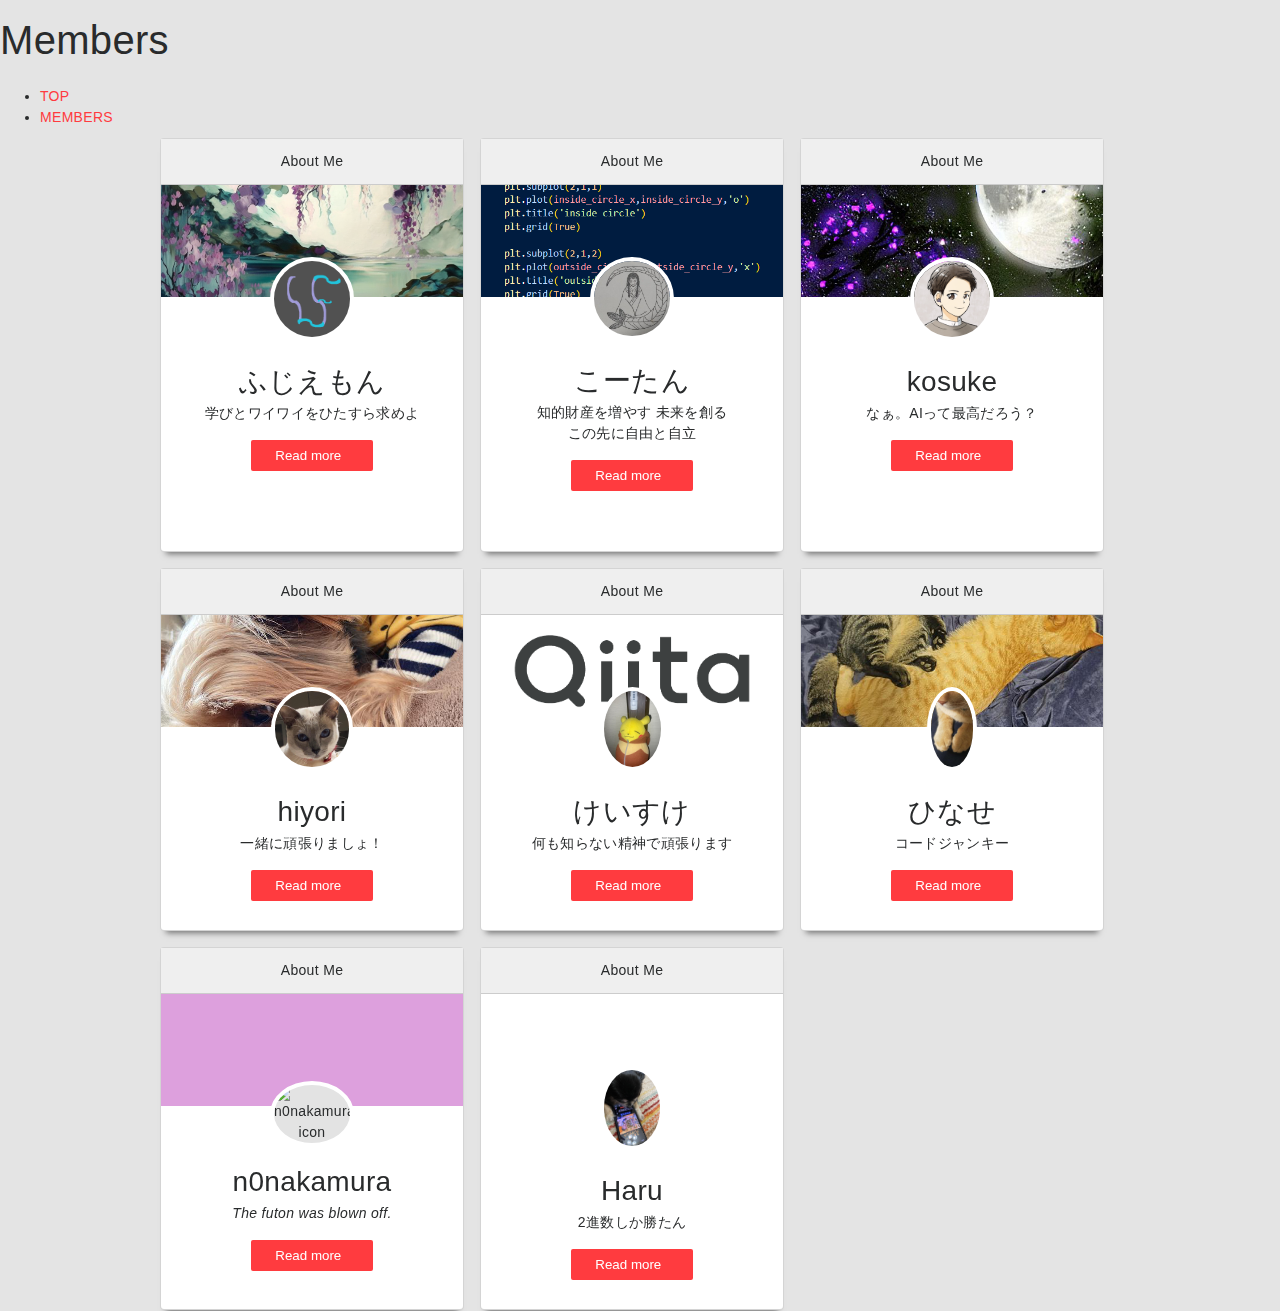
==== html/members.html @ 0be46cac "CreatePages" ====
<!doctype html>
<html lang="ja">

<head>
  <meta charset="UTF-8">
  <meta name="viewport" content="width=device-width, initial-scale=1.0">
  <link rel="shortcut icon" href="../images/favicon.ico">
  <title>Members</title>
  <link rel="stylesheet" media="all" href="../css/members.css">
  <link rel="stylesheet" href="https://use.fontawesome.com/releases/v6.3.0/css/all.css" />
  <script src="https://code.jquery.com/jquery-3.6.3.min.js"
    integrity="sha256-pvPw+upLPUjgMXY0G+8O0xUf+/Im1MZjXxxgOcBQBXU=" crossorigin="anonymous"></script>

  <script src="../js/script.js"></script>
</head>

<body>
  <h1>Members</h1>
  <p id="menuWrap"><a id="menu"><span id="menuBtn"></span></a></p>
  <div class="panel">
    <ul>
      <li><a href="../index.html#header">TOP</a></li>
      <li><a href="members.html">MEMBERS</a></li>
    </ul>
  </div>
  <div class="grid">
    <!--ここからコピペ開始-->
    <!--No.1ふじえもん-->
    <div class="rotate-container">
      <div class="card card-front">
        <div class="card-header">
          <p>About Me</p>
        </div>
        <div class="card-background" id="fujiemon"></div>
        <div class="card-block">
          <img class="avatar" src="../images/fujiemon.png" alt="icon" />
          <h3 class="card-title">ふじえもん</h3>
          <p>学びとワイワイをひたすら求めよ</p>
          <button class="btn btn-primary btn-rotate">Read more &nbsp;
            <i class="fa fa-long-arrow-right"></i>
          </button>
        </div>
      </div>
      <div class="card card-back">
        <div class="card-header">
          <p>More About Me</p>
        </div>
        <div class="card-block">
          <h4>興味あるキーワード</h4>
          <p>Agile,音声認識,骨伝導</p>
          <h4>連絡先</h4>
          <ul class="snsbtniti">
            <li>
              <a href="https://twitter.com/fujiengineer" class="flowbtn5 fl_tw1" target="blank"><i class="fa-brands fa-twitter"></i></a>
            </li>
            <li>
              <a href="https://fujiemon.dev/" class="flowbtn5" target="blank"><img src="../images/fujiemon.png" alt="Xのアイコンで，ふじえもんのXプロフィールへのリンクです．" class="icon"></a>
            </li>
          </ul>
          <button class="btn btn-primary btn-rotate">
            <i class="fa fa-long-arrow-left"></i>&nbsp;Back
          </button>
        </div>
      </div>
    </div>

    <!--No.2こーたん-->
    <div class="rotate-container">
      <div class="card card-front">

        <div class="card-header">
          <p>About Me</p>
        </div>
        <div class="card-background" id="kotan"> </div>
        <div class="card-block">
          <img class="avatar" src="../images/koki_icon.png" alt="icon" />
          <h3 class="card-title">こーたん</h3>
          <p>知的財産を増やす 未来を創る <br> この先に自由と自立</p>
          <button class="btn btn-primary btn-rotate">Read more &nbsp;
            <i class="fa fa-long-arrow-right"></i>
          </button>
        </div>
      </div>
      <!--↑表面↓裏面-->
      <div class="card card-back">
        <div class="card-header">
          <p>More About Me</p>
        </div>
        <div class="card-block">
          <h4>興味あるキーワード</h4>
          <p>Python,データサイエンス,EdTech,Agile</p>
          <h4>連絡先</h4>
          <ul class="snsbtniti">
            <li>
              <a href="https://twitter.com/kotan1442" class="flowbtn5 fl_tw1" target="blank"><i
                  class="fab fa-twitter"></i>
              </a>
            </li>
          </ul>
          <button class="btn btn-primary btn-rotate">
            <i class="fa fa-long-arrow-left"></i>&nbsp;Back
          </button>
        </div>
      </div>
    </div>


    <!--No.3funayama-->

    <div class="rotate-container">
      <div class="card card-front">
        <div class="card-header">
          <p>About Me</p>
        </div>
        <div class="card-background" id="funayama"></div>
        <div class="card-block">
          <img class="avatar" src="../images/kosuke.png" alt="icon" />
          <h3 class="card-title">kosuke</h3>
          <p>なぁ。AIって最高だろう？</p>
          <button class="btn btn-primary btn-rotate">Read more &nbsp;
            <i class="fa fa-long-arrow-right"></i>
          </button>
        </div>
      </div>
      <div class="card card-back">
        <div class="card-header">
          <p>More About Me</p>
        </div>
        <div class="card-block">
          <h4>興味あるキーワード</h4>
          <p>大規模自然言語処理</p>
          <h4>連絡先</h4>
          <ul class="snsbtniti">
            <li>
              <a href="https://twitter.com/funasax" class="flowbtn5 fl_tw1" target="blank"><i
                  class="fab fa-twitter"></i>
              </a>
            </li>
            <li>
              <a href="https://www.instagram.com/koooooship/" class="flowbtn5 insta_btn5" target="blank"><i
                  class="fab fa-instagram"></i>
              </a>
            </li>
            <li>
              <a href="https://www.facebook.com/" class="flowbtn5 fl_fb1"
                target="blank"><i class="fab fa-facebook-f"></i>
              </a>
            </li>
          </ul>
          <button class="btn btn-primary btn-rotate">
            <i class="fa fa-long-arrow-left"></i>&nbsp;Back
          </button>
        </div>
      </div>
    </div>

    <!--No.4 hiyori-->
    <div class="rotate-container">
      <div class="card card-front">
        <div class="card-header">
          <p>About Me</p>
        </div>
        <div class="card-background" id="hiyori"></div>
        <!--id入れる-->
        <div class="card-block">
          <img class="avatar" src="../images/yamadai.png" alt="icon" />
          <!--imageのパス-->
          <h3 class="card-title">hiyori</h3>
          <!--名前入れる-->
          <p>一緒に頑張りましょ！</p>
          <!--一言入れる-->
          <button class="btn btn-primary btn-rotate">Read more &nbsp;
            <i class="fa fa-long-arrow-right"></i>
          </button>
        </div>
      </div>
      <div class="card card-back">
        <div class="card-header">
          <p>More About Me</p>
        </div>
        <div class="card-block">
          <h4>興味あるキーワード</h4>
          <p>AI 音声認識</p>
          <!--興味あるキーワード入れる-->
          <h4>連絡先</h4>
          <ul class="snsbtniti">
            <!--↓リンク入れる-->
            <!-- <li>
              <a href="https://twitter.com/fujiengineer" class="flowbtn5 fl_tw1" target="blank"><i
                  class="fab fa-twitter"></i>
              </a>
            </li> -->
            <li>
              <a href="https://instagram.com/hiyori.1116.volleyball?igshid=YmMyMTA2M2Y=" class="flowbtn5 insta_btn5"
                target="blank"><i class="fab fa-instagram"></i>
              </a>
            </li>
            <!--<li>
              <a href="FacebookページのURL" class="flowbtn5 fl_fb1" target="blank"><i class="fab fa-facebook-f"></i>
              </a>
            </li> -->
          </ul>
          <button class="btn btn-primary btn-rotate">
            <i class="fa fa-long-arrow-left"></i>&nbsp;Back
          </button>
        </div>
      </div>
    </div>

    <!--No.5 keisuke-->
    <div class="rotate-container">
      <div class="card card-front">
        <div class="card-header">
          <p>About Me</p>
        </div>
        <div class="card-background" id="keisuke"></div>
        <!--id入れる-->
        <div class="card-block">
          <img class="avatar" src="../images/keisukei.png" alt="icon" />
          <!--imageのパス-->
          <h3 class="card-title">けいすけ</h3>
          <!--名前入れる-->
          <p>何も知らない精神で頑張ります</p>
          <!--一言入れる-->
          <button class="btn btn-primary btn-rotate">Read more &nbsp;
            <i class="fa fa-long-arrow-right"></i>
          </button>
        </div>
      </div>
      <div class="card card-back">
        <div class="card-header">
          <p>More About Me</p>
        </div>
        <div class="card-block">
          <h4>興味あるキーワード</h4>
          <p>Unity ChatGPT Barracuda Blender C#</p>
          <!--興味あるキーワード入れる-->
          <h4>連絡先</h4>
          <ul class="snsbtniti">
            <!--↓リンク入れる-->
            <li>
              <a href="https://twitter.com/keisuke0714xd" class="flowbtn5 fl_tw1" target="blank"><i
                  class="fab fa-twitter"></i>
              </a>
            </li>
            <li>
              <a href="https://www.instagram.com/keisuke0714xd/" class="flowbtn5 insta_btn5" target="blank"><i
                  class="fab fa-instagram"></i>
              </a>
            </li>
            <!--　<li>
              <a href="FacebookページのURL" class="flowbtn5 fl_fb1" target="blank"><i class="fab fa-facebook-f"></i>
              </a>
            </li>-->
          </ul>
          <button class="btn btn-primary btn-rotate">
            <i class="fa fa-long-arrow-left"></i>&nbsp;Back
          </button>
        </div>
      </div>
    </div>

    <!--No.6 hinase-->
    <div class="rotate-container">
      <div class="card card-front">
        <div class="card-header">
          <p>About Me</p>
        </div>
        <div class="card-background" id="hinase"></div>
        <!--id入れる-->
        <div class="card-block">
          <img class="avatar" src="../images/hinasei.png" alt="icon" />
          <!--imageのパス-->
          <h3 class="card-title">ひなせ</h3>
          <!--名前入れる-->
          <p>コードジャンキー</p>
          <!--一言入れる-->
          <button class="btn btn-primary btn-rotate">Read more &nbsp;
            <i class="fa fa-long-arrow-right"></i>
          </button>
        </div>
      </div>
      <div class="card card-back">
        <div class="card-header">
          <p>More About Me</p>
        </div>
        <div class="card-block">
          <h4>興味あるキーワード</h4>
          <p>AI Python</p>
          <!--興味あるキーワード入れる-->
          <h4>連絡先</h4>
          <ul class="snsbtniti">
            <!--↓リンク入れる-->
            <li>
              <a href="https://twitter.com/every_Kurohina" class="flowbtn5 fl_tw1" target="blank"><i
                  class="fab fa-twitter"></i>
              </a>
            </li>
          </ul>
          <button class="btn btn-primary btn-rotate">
            <i class="fa fa-long-arrow-left"></i>&nbsp;Back
          </button>
        </div>
      </div>
    </div>

    <!--No.7 n0nakamura-->
    <div class="rotate-container">
      <div class="card card-front">
        <div class="card-header">
          <p>About Me</p>
        </div>
        <div class="card-background" id="n0nakamura"></div>
        <div class="card-block">
          <img class="avatar" src="https://gist.githubusercontent.com/n0nakamura/83c6d1b7341027f414a44e7394f110eb/raw/332df8b0d2d236aad24efc409556a337e80f95fb/icon_n0nakamura.svg"
            alt="n0nakamura icon" />
          <h3 class="card-title">n0nakamura</h3>
          <i lang="en">The futon was blown off.</i>
          <button class="btn btn-primary btn-rotate">Read more &nbsp;
            <i class="fa fa-long-arrow-right"></i>
          </button>
        </div>
      </div>
      <div class="card card-back">
        <div class="card-header">
          <p>More About Me</p>
        </div>
        <div class="card-block">
          <h4>興味あるキーワード</h4>
          <p>Semantic web, Ontology, Go-lang</p>
          <h4>連絡先</h4>
          <ul class="snsbtniti">
            <li>
              <a href="https://github.com/n0nakamura" class="flowbtn5 fl_gh1" target="_blank">
                <span class="fa-brands fa-github" title="n0nakamura GitHub link"/>
              </a>
            </li>
            <li>
              <a href="https://twitter.com/n0nakamura" class="flowbtn5 fl_tw1" target="_blank">
                <span class="fab fa-twitter" title="n0nakamura Twitter link">
              </a>
            </li>
            <li>
              <a href="https://mastodon.social/@n0nakamura" class="flowbtn5 fl_mdn1" target="_blank">
                <span class="fa-brands fa-mastodon" title="n0nakamura Mastodon link" />
              </a>
            </li>
          </ul>
          <button class="btn btn-primary btn-rotate">
            <span class="fa fa-long-arrow-left" />&nbsp;Back
          </button>
        </div>
      </div>
    </div>

  <!--No.8 Haru-->
    <div class="rotate-container">
      <div class="card card-front">
        <div class="card-header">
          <p>About Me</p>
        </div>
        <div class="card-background" id="Haru"></div>
        <div class="card-block">
          <img class="avatar" src="../images/Haru_icon.jpg" alt="icon" />
          <h3 class="card-title">Haru</h3>
          <p>2進数しか勝たん</p>
          <button class="btn btn-primary btn-rotate">Read more &nbsp;
            <i class="fa fa-long-arrow-right"></i>
          </button>
        </div>
      </div>
      <div class="card card-back">
        <div class="card-header">
          <p>More About Me</p>
        </div>
        <div class="card-block">
          <h4>興味あるキーワード</h4>
          <p>AI Python</p>
          <h4>連絡先</h4>
          <ul class="snsbtniti">
            <li>
              <a href="https://instagram.com/haru7585/" class="flowbtn5 insta_btn5" target="blank"><i
                  class="fab fa-instagram"></i>
              </a>
            </li>
          </ul>
          <button class="btn btn-primary btn-rotate">
            <span class="fa fa-long-arrow-left" />&nbsp;Back</span>
          </button>
        </div>
      </div>
    </div>
  </div>
  
 </body>
</html>
---- css/members.css ----
* {
  margin: 0;
  padding: 0;
  outline: none;
  box-sizing: border-box;
}

*::after, *::before {
  box-sizing: border-box;
}

h1 {
  font-size: 2.5rem;
}

h2 {
  font-size: 2rem;
}

h3 {
  font-size: 1.75rem;
}

h4 {
  font-size: 1.5rem;
}

h5 {
  font-size: 1.25rem;
}

h6 {
  font-size: 1rem;
}

a {
  text-decoration: none;
  color: #FF3B3F;
}

ul, ol {
  padding-left: 2.5rem;
}

h1, h2, h3, h4, h5, h6 {
  font-weight: 500;
  font-family: inherit;
  margin-bottom: 1rem;
  line-height: 1.5;
  color: inherit;
}

.btn-primary {
  display: inline-block;
  cursor: pointer;
  color: #FFF;
  padding: 0.5rem 1.5rem;
  margin: 1rem auto 0 auto;
  text-decoration: none;
  background-color: #FF3B3F;
  border-radius: 2px;
  border: 0;
  text-align: center;
}

body {
  margin-top: 10px;
  font-size: 0.875rem;
  letter-spacing: 0.02rem;
  line-height: 1.5;
  font-family: 'Lato', sans-serif;
  background: #E4E4E4;
  color: #292b2c;
  height: 100vh;
  justify-content: center;
  align-items: center;
  /*以下を加えるとスティッキーヘッダと被らない*/
  /* padding-top: 37%;
  margin-bottom: 37%; */
}

@media (min-width: 576px) {
  body {
    font-size: 0.995rem;
  }
}

@media (min-width: 768px) {
  body {
    font-size: 1rem;
  }
}

/* ナビゲーションバー 設定
------------------------------------------------------------*/
@media only screen and (min-width: 800px){
	body{
		font-size:14px;
	}
	
  a#menu{
		display:none;
	}	

	.panel{
		display:block !important;
	}

	#mainnav{
		position:fixed;
		top: 0;
		width:100%;
		z-index:500;
	}

	#mainnav ul{
		text-align: right;
		padding-right: 30px;
	}

	#mainnav li{
		display: inline-block;
		padding: 45px 10px 20px;
		font-size: 14px;
		font-weight: 300;
	}
	
  #mainnav a{
		color: #000;
	}
	
	#mainnav.changeNav{
		background: rgba(255,255,255,.9);
		border-bottom: 1px solid #d1d1d1;
	}
	
	#mainnav.changeNav li{
		padding: 20px 10px;
	}

}
.grid {
  display: grid;
  padding-top: 10px;
  grid-template-columns: repeat(auto-fill, 304px);
  grid-template-rows: repeat(auto-fill, 414px);
  grid-gap: 1rem;
  width: 960px;
  max-width: 100%;
  margin: 0 auto;
  
}

/* Card styles for rotation */
.rotate-container {
  position: relative;
}

.rotate-container .card-front, .rotate-container .card-back {
  width: 100%;
  height: 100%;
  transform: perspective(600px) rotateY(0deg);
  backface-visibility: hidden;
  transition: all .5s linear 0s;
}

.rotate-container .card-back {
  transform: perspective(1600px) rotateY(180deg);
  position: absolute;
  top: 0;
}

.rotate-container .rotate-card-front {
  transform: perspective(1600px) rotateY(-180deg);
}

.rotate-container .rotate-card-back {
  transform: perspective(1600px) rotateY(0deg);
}

/* Modified card styles */
.card {
  box-shadow: 0 8px 6px -6px rgba(0, 0, 0, 0.5);
  text-align: center;
  background: white;
  border: 1px solid rgba(169, 169, 169, 0.5);
  border-radius: .25rem;
  
}

.card .card-header {
  padding: .75rem 1.25rem;
  margin-bottom: 0;
  background-color: #EFEFEF;
  border-bottom: 1px solid rgba(169, 169, 169, 0.5);
}

.card .card-header p {
  margin: 0;
}

.card .card-background {
  
  background: url("https://static.pexels.com/photos/443374/pexels-photo-443374.jpeg");
  height: 8em;
  background-position: center center;
  background-size: cover;
}
#fujiemon {
  background: url("../images/fujiemon-background.png");
  height: 8em;
  background-position: center center;
  background-size: cover;
}

#kotan  {
  background: url("../images/koki_background.png");
  height: 8em;
  background-position: center center;
  background-size: cover;
}
#funayama  {
  background: url("../images/moon.png");
  height: 8em;
  background-position: center center;
  background-size: cover;
}
#hiyori  {
  background: url("../images/yamadah.png");
  height: 8em;
  background-position: center center;
  background-size: cover;
}
#hinase  {
  background: url("../images/hinaseh.png");
  height: 8em;
  background-position: center center;
  background-size: cover;
}
#keisuke  {
  background: url("../images/logo_qiita.png");
  height: 8em;
  background-position: center center;
  background-size: cover;
}
#n0nakamura {
  background: #dda0dd;
  height: 8em;
  background-position: center center;
  background-size: cover;
}
#Haru  {
  background: url("../images/Haru_background.jpg");
  height: 8em;
  background-position: center center;
  background-size: cover;
}

/*上の書き方だとmemberの数分同じものが増えるのでどうにかしたい*/
.card .card-block {
  padding: 1rem;
}

.card .card-block .card-title {
  margin-bottom: 0;
}

.card .card-block h4 ~ h4 {
  margin: 1rem 0 0.5rem 0;
}

.card .avatar {
  max-width: 6em;
  max-height: 6em;
  margin-top: -4em;
  margin-bottom: 1em;
  border: 4px solid white;
  border-radius: 50%;
  background: radial-gradient(#e3e3e3);
}

.card .btn {
  margin-bottom: 1em;
}

.card .social-links {
  padding-left: 0;
  list-style: none;
  display: flex;
  justify-content: center;
}

.card .social-links li {
  margin: .5em;
}

.card .social-links li a {
  font-size: 1.5em;
}
.snsbtniti {
  list-style: none;
}


.card .social-links {
  padding-left: 0;
  list-style: none;
  display: flex;
  justify-content: center;
}

.card .social-links li {
  margin: 0.5em;
}

.card .social-links li a {
  font-size: 1.5em;
}

/* ボタン全体 */
.flowbtn5 {
  font-family: "Times New Roman", sans-serif; /* 好きなフォントに変えてね */
  border-radius: 13px;
  position: relative;
  display: inline-block;
  width: 50px;
  height: 50px;
  font-size: 33px;
  color: #fff;
  transition: 0.5s;
  text-decoration: none;
}
/* アイコンをど真ん中に*/
.flowbtn5 i {
  position: absolute;
  top: 50%;
  left: 50%;
  -ms-transform: translate(-50%, -50%);
  -webkit-transform: translate(-50%, -50%);
  transform: translate(-50%, -50%);
}
/* Twitter */
.fl_tw1 {
  background: #55acee;
}
/* 問い合わせ */
.fl_ma1 {
  background: #f3981d;
}
/* Facebook */
.fl_fb1 {
  background: #3b5998;
}
/* note */
.fl_nt1 {
  background: #a09bd8;
}
/* GitHub */
.fl_gh1 {
  color: #ffffff;
  background: #000000;
}
/* Mastodon */
.fl_mdn1 {
  color: #ffffff;
  background: #000000;
}

/* Instagram紫グラデ背景色 */
.insta_btn5 {
  background: -webkit-linear-gradient(135deg, #427eff 0%, #f13f79 70%) no-repeat;
  background: linear-gradient(135deg, #427eff 0%, #f13f79 70%) no-repeat;
}
/* Instagramオレンジグラデ背景色 */
.insta_btn5:before {
  content: "";
  position: absolute;
  top: 17px;
  left: -1px;
  width: 45px;
  height: 34px;
  background: -webkit-radial-gradient(
    #ffdb2c 10%,
    rgba(255, 105, 34, 0.65) 55%,
    rgba(255, 88, 96, 0) 70%
  );
  background: radial-gradient(
    #ffdb2c 5%,
    rgba(255, 105, 34, 0.65) 55%,
    rgba(255, 88, 96, 0) 70%
  );
}
/* Instagramアイコン調整 */
.insta_btn5 .fa-instagram {
  font-size: 40px;
}

/* アイコンボタン下テキスト調整 */
.flowbtn5 div {
  font-size: 11px;
  color: #666;
  position: relative;
  top: 45px;
}
/* アイコンボタンにマウスホバーした時の指定*/
.flowbtn5:hover {
  -webkit-transform: translateY(-5px);
  -ms-transform: translateY(-5px);
  transform: translateY(-5px);
  text-decoration: none;
}
/* ulタグの内側余白を０にする */
ul.snsbtniti {
  padding: 0 !important;
}
/* アイコンボタン全体の位置 */
.snsbtniti {
  display: flex;
  flex-flow: row wrap;
  justify-content: space-around;
}
/* アイコンボタン同士の余白調整 */
.snsbtniti li {
  flex: 0 0 33%;
  text-align: center !important;
}

.icon {
  width: 48px;
  height: 48px;
  font-size: 48px;
  border-radius: 8px;
}
@media only screen and (min-width: 1200px){
  .inner{
    width: 1024px;
    padding-bottom: 120px;
  }
  section h2{
    padding: 70px 0 20px;
  }
  .txt h2{
    padding: 0 0 20px !important;
  }
}

@media only screen and (min-width: 800px){
  body{
    font-size:14px;
  }

  a#menu{
    display:none;
  }	

  .panel{
    display:block !important;
  }

  #mainnav{
    position:fixed;
    top: 0;
    width:100%;
    z-index:500;
  }

  #mainnav ul{
    text-align: right;
    padding-right: 30px;
  }

  #mainnav li{
    display: inline-block;
    padding: 45px 10px 20px;
    font-size: 14px;
    font-weight: 300;
  }

  #mainnav a{
    color: #000;
  }

  #mainnav.changeNav{
    background: rgba(255,255,255,.9);
    border-bottom: 1px solid #d1d1d1;
  }

  #mainnav.changeNav li{
    padding: 20px 10px;
  }

  /* SEC02 MESSAGE
  -----------------*/
  .txt, .bg{
    width: 50%;
    float: left;
    display: table;
  background: #bdbdbd;
  }

  #sec02_02 .txt, #sec02_02 .bg{
    float: right;
  }

  .vMid{
    display: table-cell;
    padding: 0 100px;
    vertical-align: middle;
  }

  /* SEC03 SERVICE MESSAGE STORY
  -----------------*/
  .col3{
    text-align: center;
  }

  .col3 li{
    display: inline-block;
    width: 30%;
    padding: 0 1.5%;
    margin-bottom: 0;
    vertical-align: top;
    text-align: left;
  }

  /* SEC05 PROFILE
  -----------------*/
  #sec05{
    padding-top: 120px;
  }

  #footer{
    padding: 30px 10px 70px 0;
  }
}

@media only screen and (min-width: 641px){
  .col2 li{
    width: 40%;
    padding: 0 3%;
    vertical-align: top;
  }
}

@media only screen and (max-width: 640px){
  #map iframe{
    width: 96% !important;
    left: 2%;
  }
}

@media only screen and (max-width: 799px){
  #slogan h1{
    font-size: 31px;
  }

  #slogan h2{
    font-size: 16px;
  }

/* ナビゲーションバー 設定
------------------------------------------------------------*/
  a#menu{
    display: inline-block;
    position: relative;
    width: 40px;
    height: 40px;
    margin: 10px;
  }

  #menuBtn{
    display: block;
    position: absolute;
    top: 50%;
    left: 50%;
    width: 18px;
    height: 2px;
    margin: -1px 0 0 -7px;
    background: #fff;
    transition: .2s;
  }

  #menuBtn:before, #menuBtn:after{
    display: block;
    content: "";
    position: absolute;
    top: 50%;
    left: 0;
    width: 18px;
    height: 2px;
    background: #fff;
    transition: .3s;
  }

  #menuBtn:before{
    margin-top: -7px;
  }

  #menuBtn:after{
    margin-top: 5px;
  }

  a#menu .close{
    background: transparent;
  }

  a#menu .close:before, a#menu .close:after{
    margin-top: 0;
  }

  a#menu .close:before{
    transform: rotate(-45deg);
    -webkit-transform: rotate(-45deg);
  }

  a#menu .close:after{
    transform: rotate(-135deg);
    -webkit-transform: rotate(-135deg);
  }

  .panel{
    width: 100%;
    display: none;
    overflow: hidden;
    position: relative;
    left: 0;
    top: 0;
    z-index: 100;
  }

  #mainnav{
    position: absolute;
    top: 0;
    right: 0;
    width: 100%;
    text-align: right;
    z-index:500;
  }

  #mainnav ul{
    border-bottom: 1px solid #ccc;
    background: #fff;
    text-align: left;
  }

  #mainnav li a{
    position: relative;
    display:block;
    padding:15px 25px;
    border-bottom: 1px solid #ccc;
    color: #000;
    font-weight: 400;
  }

  #mainnav li a:before{
    display: block;
    content: "";
    position: absolute;
    top: 50%;
    left: 5px;
    width: 6px;
    height: 6px;
    margin: -4px 0 0 0;
    border-top: solid 2px #000;
    border-right: solid 2px #000;
    -webkit-transform: rotate(45deg);
    transform: rotate(45deg);
  }
  .col3 li{
    margin: 0 auto;
    display: block;
  max-width: 288px;
  }
}

@media only screen and (max-width: 1199px){
  section h2{
    padding: 50px 0 20px 0;
  }
  #sec01 h2{
    padding: 70px 0 20px;
  }
  .vMid{
    padding: 0 20px;
  }
}
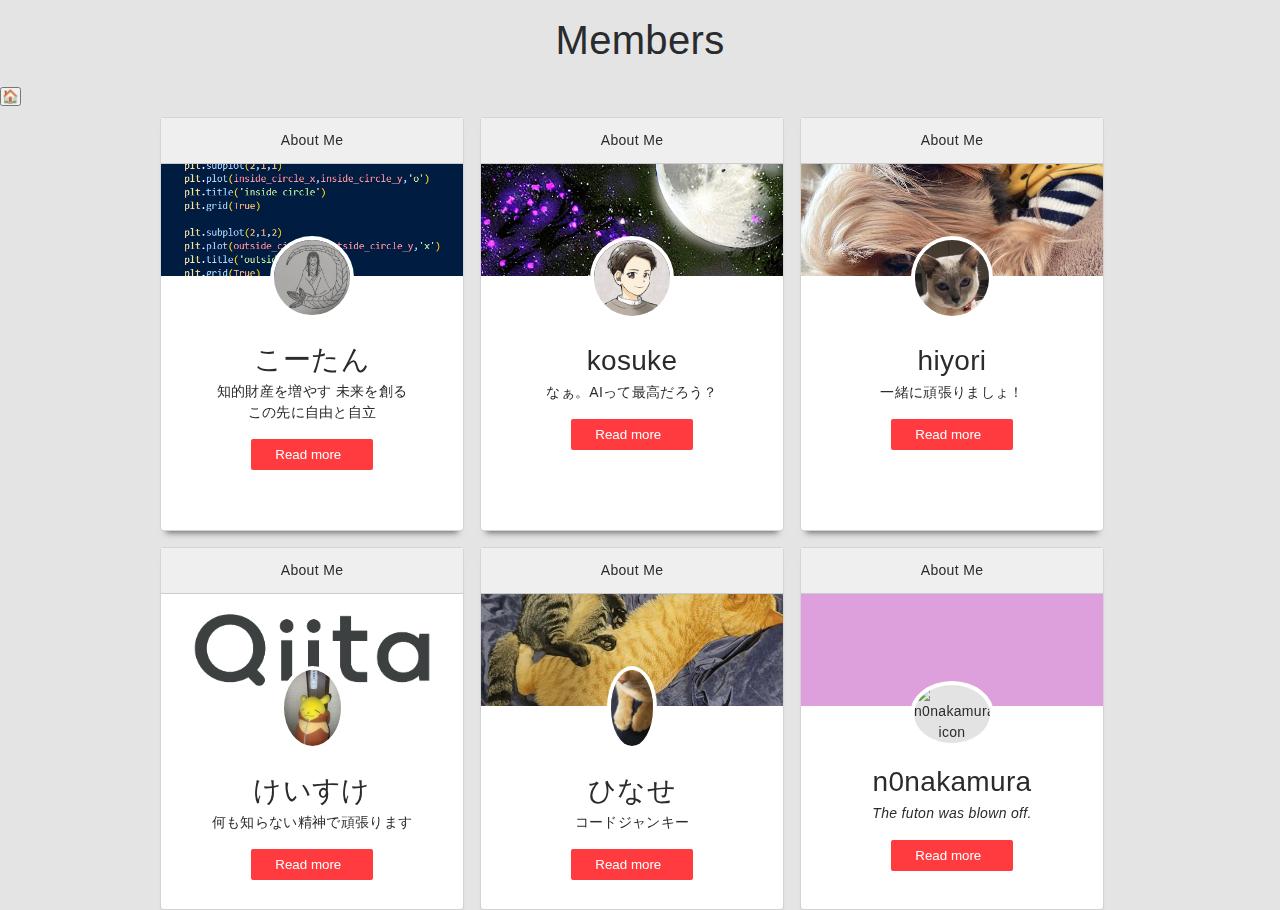
==== commit 854107a6: "Update members.html" ====
--- a/html/members.html
+++ b/html/members.html
@@ -10,23 +10,25 @@
   <link rel="stylesheet" href="https://use.fontawesome.com/releases/v6.3.0/css/all.css" />
   <script src="https://code.jquery.com/jquery-3.6.3.min.js"
     integrity="sha256-pvPw+upLPUjgMXY0G+8O0xUf+/Im1MZjXxxgOcBQBXU=" crossorigin="anonymous"></script>
-
-  <script src="../js/script.js"></script>
+  <!-- <script src="../js/script.js"></script> -->
 </head>
 
 <body>
-  <h1>Members</h1>
+  <h1><center>Members</center></h1>
   <p id="menuWrap"><a id="menu"><span id="menuBtn"></span></a></p>
-  <div class="panel">
-    <ul>
-      <li><a href="../index.html#header">TOP</a></li>
-      <li><a href="members.html">MEMBERS</a></li>
-    </ul>
+  <div id="content">
+    <button id="homeButton" aria-label="ホームページへ戻る">
+      🏠
+    </button>
   </div>
+
+  
   <div class="grid">
     <!--ここからコピペ開始-->
+
+    
     <!--No.1ふじえもん-->
-    <div class="rotate-container">
+    <!-- <div class="rotate-container">
       <div class="card card-front">
         <div class="card-header">
           <p>About Me</p>
@@ -63,7 +65,9 @@
         </div>
       </div>
     </div>
-
+ -->
+
+    
     <!--No.2こーたん-->
     <div class="rotate-container">
       <div class="card card-front">
@@ -142,8 +146,8 @@
               </a>
             </li>
             <li>
-              <a href="https://www.facebook.com/" class="flowbtn5 fl_fb1"
-                target="blank"><i class="fab fa-facebook-f"></i>
+              <a href="https://www.facebook.com/" class="flowbtn5 fl_fb1" target="blank"><i
+                  class="fab fa-facebook-f"></i>
               </a>
             </li>
           </ul>
@@ -312,10 +316,11 @@
         </div>
         <div class="card-background" id="n0nakamura"></div>
         <div class="card-block">
-          <img class="avatar" src="https://gist.githubusercontent.com/n0nakamura/83c6d1b7341027f414a44e7394f110eb/raw/332df8b0d2d236aad24efc409556a337e80f95fb/icon_n0nakamura.svg"
+          <img class="avatar"
+            src="https://gist.githubusercontent.com/n0nakamura/83c6d1b7341027f414a44e7394f110eb/raw/332df8b0d2d236aad24efc409556a337e80f95fb/icon_n0nakamura.svg"
             alt="n0nakamura icon" />
           <h3 class="card-title">n0nakamura</h3>
-          <i lang="en">The futon was blown off.</i>
+          <i lang="en">The futon was blown off.<br></i>
           <button class="btn btn-primary btn-rotate">Read more &nbsp;
             <i class="fa fa-long-arrow-right"></i>
           </button>
@@ -332,7 +337,7 @@
           <ul class="snsbtniti">
             <li>
               <a href="https://github.com/n0nakamura" class="flowbtn5 fl_gh1" target="_blank">
-                <span class="fa-brands fa-github" title="n0nakamura GitHub link"/>
+                <span class="fa-brands fa-github" title="n0nakamura GitHub link" />
               </a>
             </li>
             <li>
@@ -352,45 +357,9 @@
         </div>
       </div>
     </div>
-
-  <!--No.8 Haru-->
-    <div class="rotate-container">
-      <div class="card card-front">
-        <div class="card-header">
-          <p>About Me</p>
-        </div>
-        <div class="card-background" id="Haru"></div>
-        <div class="card-block">
-          <img class="avatar" src="../images/Haru_icon.jpg" alt="icon" />
-          <h3 class="card-title">Haru</h3>
-          <p>2進数しか勝たん</p>
-          <button class="btn btn-primary btn-rotate">Read more &nbsp;
-            <i class="fa fa-long-arrow-right"></i>
-          </button>
-        </div>
-      </div>
-      <div class="card card-back">
-        <div class="card-header">
-          <p>More About Me</p>
-        </div>
-        <div class="card-block">
-          <h4>興味あるキーワード</h4>
-          <p>AI Python</p>
-          <h4>連絡先</h4>
-          <ul class="snsbtniti">
-            <li>
-              <a href="https://instagram.com/haru7585/" class="flowbtn5 insta_btn5" target="blank"><i
-                  class="fab fa-instagram"></i>
-              </a>
-            </li>
-          </ul>
-          <button class="btn btn-primary btn-rotate">
-            <span class="fa fa-long-arrow-left" />&nbsp;Back</span>
-          </button>
-        </div>
-      </div>
-    </div>
+    <!--No.8 誰か新人がきたら書くこと-->
+    
   </div>
-  
- </body>
-</html>+  <script src="../js/script.js"></script>
+</body>
+</html>
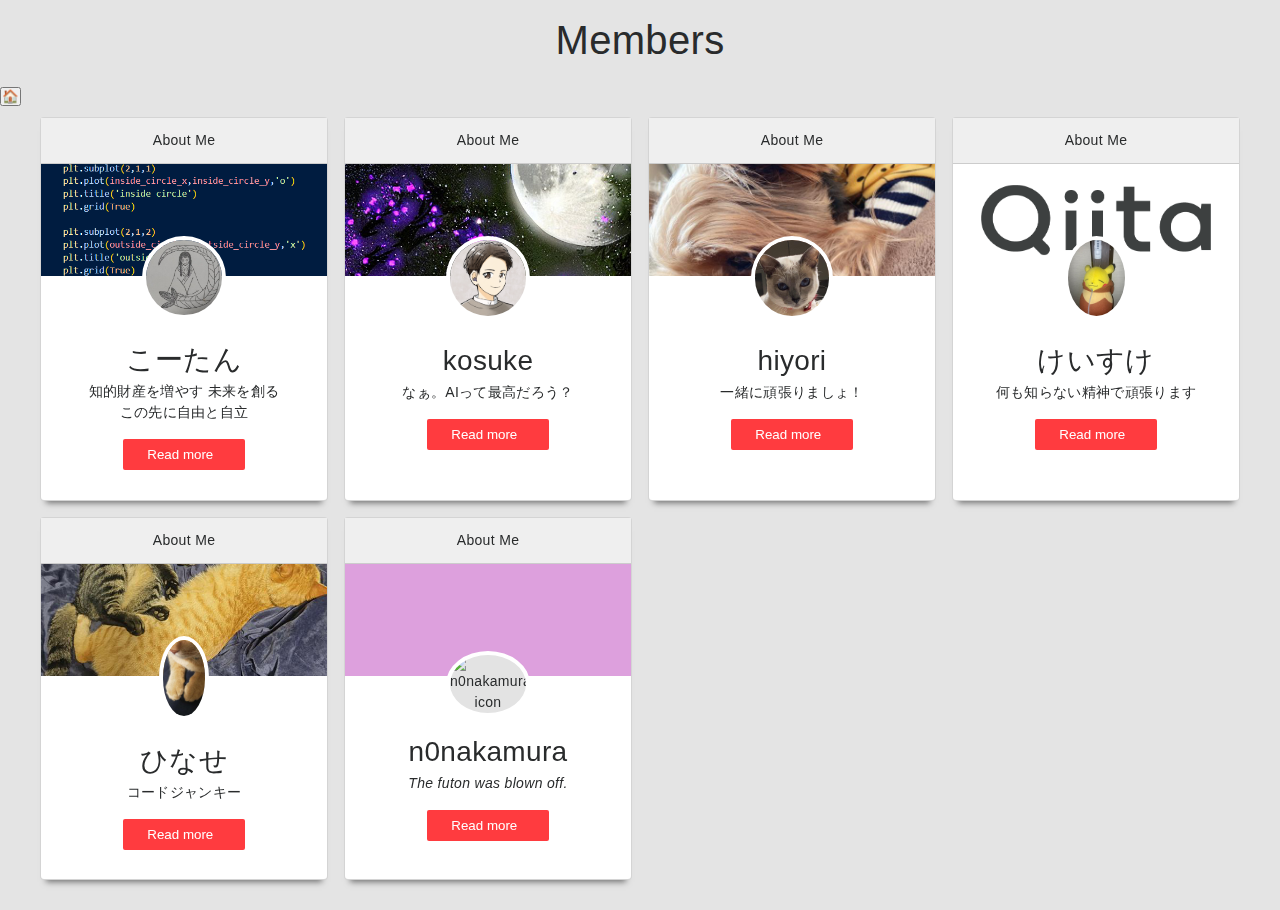
==== commit d1f6afe9: "Update members.html" ====
--- a/html/members.html
+++ b/html/members.html
@@ -132,7 +132,7 @@
         </div>
         <div class="card-block">
           <h4>興味あるキーワード</h4>
-          <p>大規模自然言語処理</p>
+          <p>Deep Learning,Machine Learning</p>
           <h4>連絡先</h4>
           <ul class="snsbtniti">
             <li>
--- a/css/members.css
+++ b/css/members.css
@@ -142,13 +142,30 @@
 .grid {
   display: grid;
   padding-top: 10px;
-  grid-template-columns: repeat(auto-fill, 304px);
-  grid-template-rows: repeat(auto-fill, 414px);
+  grid-template-columns: repeat(auto-fit, minmax(280px, 1fr));
   grid-gap: 1rem;
-  width: 960px;
-  max-width: 100%;
+  width: 100%;
+  max-width: 1200px;
   margin: 0 auto;
-  
+  justify-content: center;
+}
+
+@media (min-width: 600px) {
+  .grid {
+    grid-template-columns: repeat(2, 1fr);
+  }
+}
+
+@media (min-width: 900px) {
+  .grid {
+    grid-template-columns: repeat(3, 1fr);
+  }
+}
+
+@media (min-width: 1200px) {
+  .grid {
+    grid-template-columns: repeat(4, 1fr);
+  }
 }
 
 /* Card styles for rotation */
@@ -684,3 +701,4 @@
     padding: 0 20px;
   }
 }
+
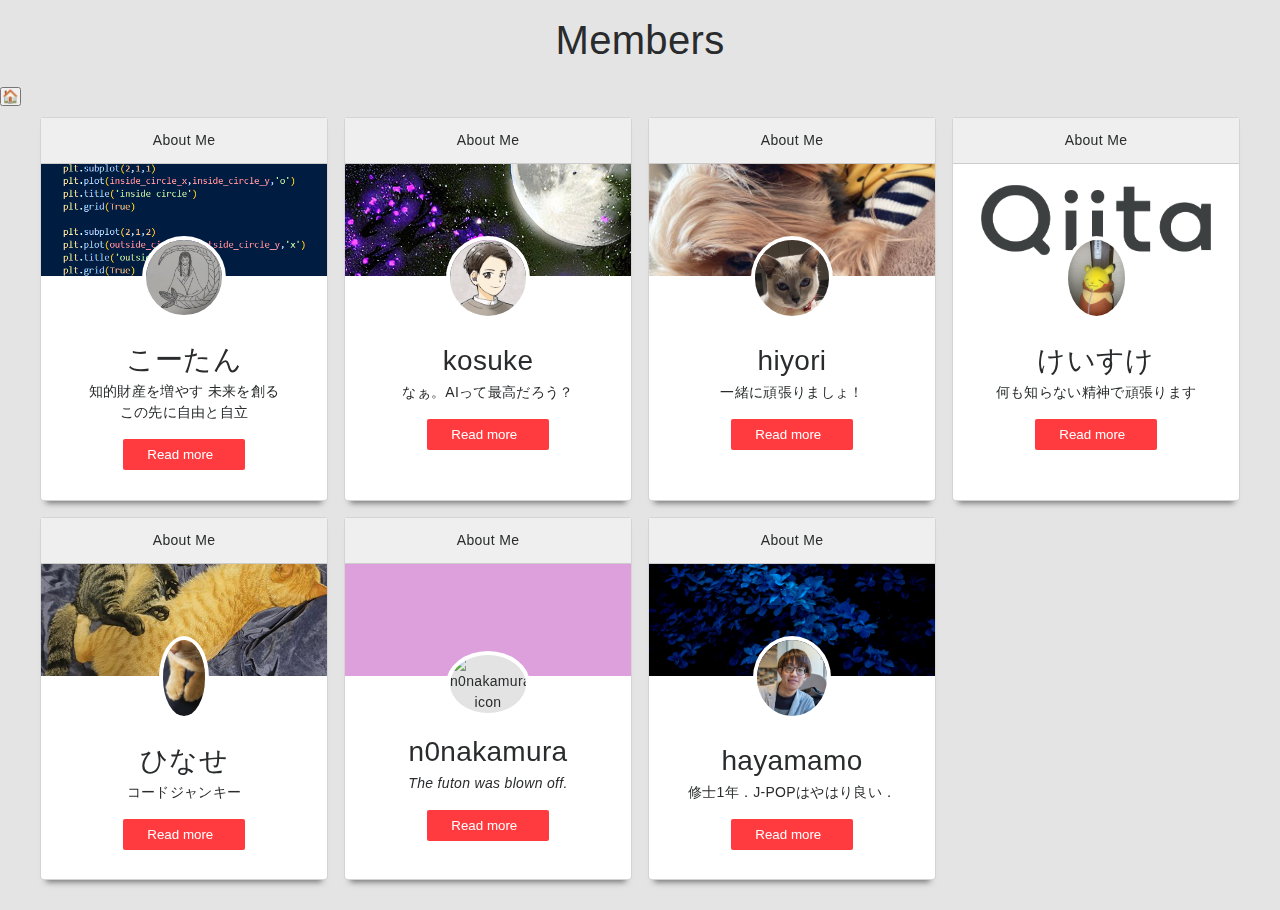
==== commit 355c6f3b: "[add] hayamamo's member card" ====
--- a/html/members.html
+++ b/html/members.html
@@ -357,7 +357,63 @@
         </div>
       </div>
     </div>
-    <!--No.8 誰か新人がきたら書くこと-->
+    <!--No.8 hayamamo-->
+    <div class="rotate-container">
+      <div class="card card-front">
+        <div class="card-header">
+          <p>About Me</p>
+        </div>
+        <div class="card-background" id="hayamamo"></div>
+        <!--id入れる-->
+        <div class="card-block">
+          <img class="avatar" src="../images/haymamo_icon.JPG" alt="icon" />
+          <!--imageのパス-->
+          <h3 class="card-title">hayamamo</h3>
+          <!--名前入れる-->
+          <p>修士1年．J-POPはやはり良い．</p>
+          <!--一言入れる-->
+          <button class="btn btn-primary btn-rotate">Read more &nbsp;
+            <i class="fa fa-long-arrow-right"></i>
+          </button>
+        </div>
+      </div>
+      <div class="card card-back">
+        <div class="card-header">
+          <p>More About Me</p>
+        </div>
+        <div class="card-block">
+          <h4>興味あるキーワード</h4>
+          <p>audio-lyric-alignment, vibrotactile</p>
+          <!--興味あるキーワード入れる-->
+          <h4>連絡先</h4>
+          <ul class="snsbtniti">
+            <!--↓リンク入れる-->
+            <li>
+              <a href="https://twitter.com/prohy142648" class="flowbtn5 fl_tw1" target="blank"><i
+                  class="fab fa-twitter"></i>
+              </a>
+            </li>
+            <li>
+              <a href="https://h21465.github.io/portfolio/" class="flowbtn5 fl_gh1" target="blank"><i
+                  class="fab fa-github""></i></a>
+            </li>
+            <!-- <li>
+              <a href=" https://www.instagram.com/keisuke0714xd/" class="flowbtn5 insta_btn5" target="blank"><i
+                    class="fab fa-instagram"></i>
+              </a>
+            </li> -->
+            <!--　<li>
+              <a href="FacebookページのURL" class="flowbtn5 fl_fb1" target="blank"><i class="fab fa-facebook-f"></i>
+              </a>
+            </li>-->
+          </ul>
+          <button class="btn btn-primary btn-rotate">
+            <i class="fa fa-long-arrow-left"></i>&nbsp;Back
+          </button>
+        </div>
+      </div>
+    </div>
+    <!--No.9 誰か新人がきたら書くこと-->
     
   </div>
   <script src="../js/script.js"></script>
--- a/css/members.css
+++ b/css/members.css
@@ -272,6 +272,12 @@
   background-position: center center;
   background-size: cover;
 }
+#hayamamo {
+  background: url("../images/hayamamo_background.jpg");
+  height: 8em;
+  background-position: center center;
+  background-size: cover;
+}
 
 /*上の書き方だとmemberの数分同じものが増えるのでどうにかしたい*/
 .card .card-block {
